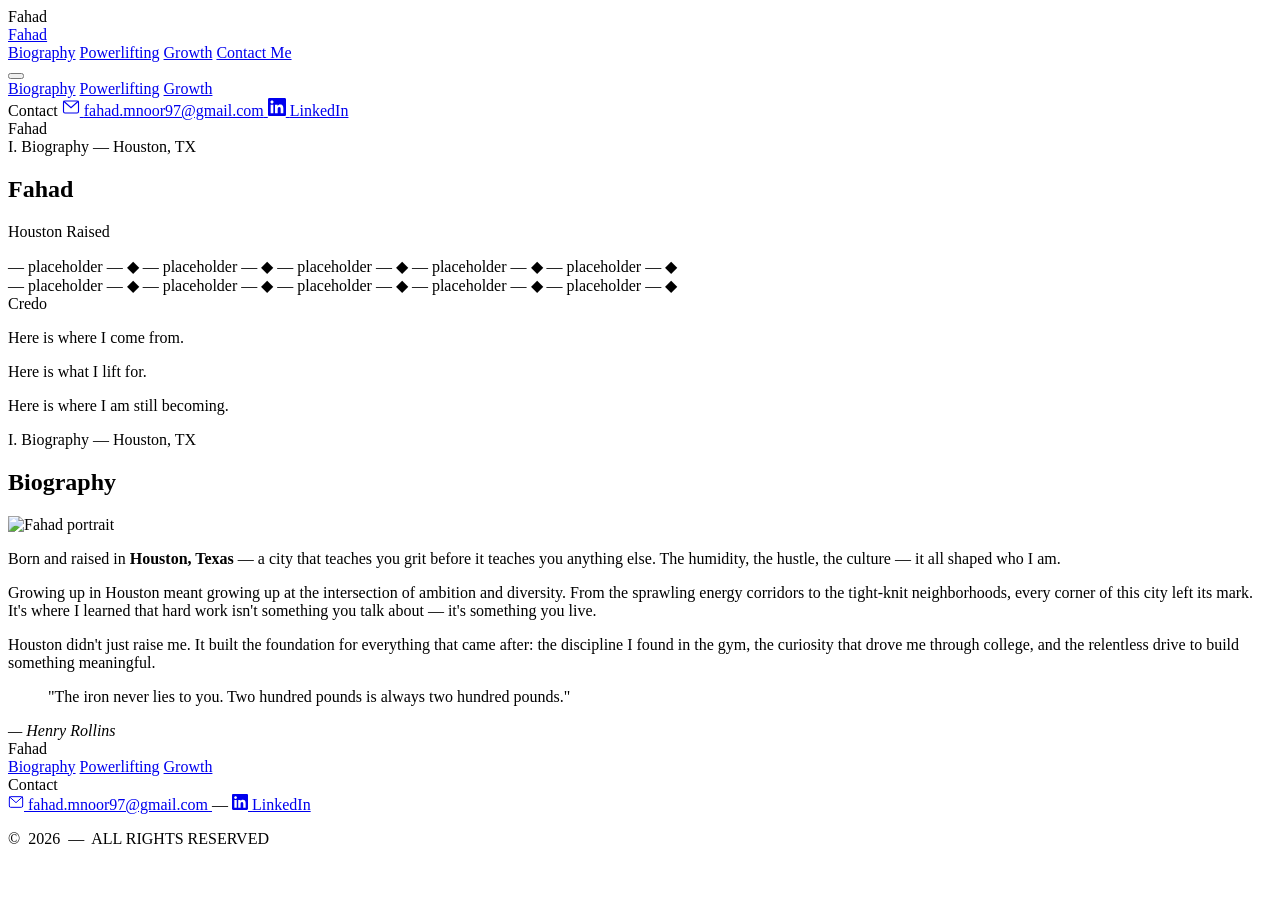
==== index.html @ d0b612a6 "Strip fahadnoor.ai references across all four pages Replaces every displayed instance of contact@fah" ====
<!DOCTYPE html>
<html lang="en">
<head>
  <meta charset="UTF-8">
  <meta name="viewport" content="width=device-width, initial-scale=1.0">
  <title>Fahad</title>
  <meta name="description" content="Fahad - Houston raised. A personal memoir and digital business card.">
  <link rel="preconnect" href="https://fonts.googleapis.com">
  <link rel="preconnect" href="https://fonts.gstatic.com" crossorigin>
  <link href="https://fonts.googleapis.com/css2?family=Playfair+Display:ital,wght@0,400;0,500;0,600;1,400;1,500&family=Inter:wght@300;400;500;600&family=JetBrains+Mono:wght@400&display=swap" rel="stylesheet">
  <link rel="stylesheet" href="styles.css">
  <link rel="icon" type="image/svg+xml" href="data:image/svg+xml,<svg xmlns='http://www.w3.org/2000/svg' viewBox='0 0 100 100'><text y='.9em' font-size='90'>F</text></svg>">
</head>
<body>
  <!-- Loading Screen -->
  <div class="loader">
    <div class="loader-logo">Fahad</div>
    <div class="loader-bar"></div>
  </div>

  <!-- Custom Cursor -->
  <div class="cursor-dot"></div>
  <div class="cursor-ring"></div>

  <!-- Navigation (FEATURE B: starts hidden on hero, reveals after scroll) -->
  <nav class="nav on-hero" id="nav">
    <div class="nav-inner">
      <a href="index.html" class="nav-logo">Fahad</a>
      <div class="nav-links">
        <a href="index.html" class="nav-link active">Biography</a>
        <a href="powerlifting.html" class="nav-link">Powerlifting</a>
        <a href="growth.html" class="nav-link">Growth</a>
        <a href="contact.html" class="nav-link nav-link--contact">Contact Me</a>
      </div>
      <button class="nav-toggle" id="navToggle" aria-label="Toggle menu">
        <span></span><span></span><span></span>
      </button>
    </div>
  </nav>

  <!-- Mobile Menu -->
  <div class="mobile-menu" id="mobileMenu">
    <div class="mobile-nav-links">
      <a href="index.html" class="mobile-link">Biography</a>
      <a href="powerlifting.html" class="mobile-link">Powerlifting</a>
      <a href="growth.html" class="mobile-link">Growth</a>
    </div>
    <div class="mobile-contact">
      <span class="mobile-contact-label">Contact</span>
      <a href="https://mail.google.com/mail/?view=cm&amp;fs=1&amp;to=fahad.mnoor97@gmail.com&amp;su=Hello%2C%20Fahad" target="_blank" rel="noopener noreferrer" class="mobile-contact-link">
        <svg width="18" height="18" viewBox="0 0 24 24" fill="none" stroke="currentColor" stroke-width="1.5"><rect x="2" y="4" width="20" height="16" rx="2"/><path d="M22 4L12 13 2 4"/></svg>
        <span>fahad.mnoor97@gmail.com</span>
      </a>
      <a href="https://www.linkedin.com/in/fahadnoormohammed/" target="_blank" rel="noopener noreferrer" class="mobile-contact-link">
        <svg width="18" height="18" viewBox="0 0 24 24" fill="currentColor"><path d="M20.447 20.452h-3.554v-5.569c0-1.328-.027-3.037-1.852-3.037-1.853 0-2.136 1.445-2.136 2.939v5.667H9.351V9h3.414v1.561h.046c.477-.9 1.637-1.85 3.37-1.85 3.601 0 4.267 2.37 4.267 5.455v6.286zM5.337 7.433c-1.144 0-2.063-.926-2.063-2.065 0-1.138.92-2.063 2.063-2.063 1.14 0 2.064.925 2.064 2.063 0 1.139-.925 2.065-2.064 2.065zm1.782 13.019H3.555V9h3.564v11.452zM22.225 0H1.771C.792 0 0 .774 0 1.729v20.542C0 23.227.792 24 1.771 24h20.451C23.2 24 24 23.227 24 22.271V1.729C24 .774 23.2 0 22.222 0h.003z"/></svg>
        <span>LinkedIn</span>
      </a>
    </div>
  </div>

  <!-- Hero Section — Full-bleed Houston Skyline, Monocle ivory block -->
  <section class="hero" id="hero">
    <div class="hero-bg-image"></div>
    <div class="hero-overlay"></div>

    <!-- FEATURE B: Hero wordmark (visible when nav is hidden) -->
    <div class="hero-wordmark">Fahad</div>

    <!-- Monocle ivory block — asymmetric, solid, cutting into lower third -->
    <div class="hero-content">
      <div class="hero-label">I. Biography &mdash; Houston, TX</div>
      <h1 class="hero-title">
        <span class="hero-title-line">Fahad</span>
      </h1>
      <span class="hero-rule"></span>
      <p class="hero-subtitle">Houston Raised</p>
    </div>

    <!-- Horizontal Marquee Ticker — Placeholder -->
    <div class="hero-marquee" aria-hidden="true">
      <div class="marquee-track">
        <div class="marquee-group">
          <span class="marquee-item">— placeholder —</span>
          <span class="marquee-sep">◆</span>
          <span class="marquee-item">— placeholder —</span>
          <span class="marquee-sep">◆</span>
          <span class="marquee-item">— placeholder —</span>
          <span class="marquee-sep">◆</span>
          <span class="marquee-item">— placeholder —</span>
          <span class="marquee-sep">◆</span>
          <span class="marquee-item">— placeholder —</span>
          <span class="marquee-sep">◆</span>
        </div>
        <div class="marquee-group" aria-hidden="true">
          <span class="marquee-item">— placeholder —</span>
          <span class="marquee-sep">◆</span>
          <span class="marquee-item">— placeholder —</span>
          <span class="marquee-sep">◆</span>
          <span class="marquee-item">— placeholder —</span>
          <span class="marquee-sep">◆</span>
          <span class="marquee-item">— placeholder —</span>
          <span class="marquee-sep">◆</span>
          <span class="marquee-item">— placeholder —</span>
          <span class="marquee-sep">◆</span>
        </div>
      </div>
    </div>
  </section>

  <!-- ================================================================ -->
  <!-- CREDO BLOCK (Gary Sheng — italic reserved for accent line only) -->
  <!-- ================================================================ -->
  <section class="credo-section">
    <div class="container">
      <div class="credo">
        <span class="credo-eyebrow">Credo</span>
        <div class="credo-lines">
          <p class="credo-line">Here is where I come from.</p>
          <p class="credo-line credo-line--accent">Here is what I lift for.</p>
          <p class="credo-line">Here is where I am still becoming.</p>
        </div>
        <div class="credo-rule"></div>
      </div>
    </div>
  </section>

  <!-- Chapter Marker: I. BIOGRAPHY -->
  <div class="chapter-marker">
    <div class="chapter-marker-inner">
      <span class="chapter-number">I.</span>
      <span class="chapter-label">Biography &mdash; Houston, TX</span>
    </div>
  </div>

  <!-- Biography Section -->
  <section class="section" id="biography">
    <div class="container">
      <div class="section-header">
        <h2 class="section-title">Biography</h2>
      </div>
      <div class="bio-grid">
        <div class="bio-portrait">
          <div class="bio-portrait-frame">
            <img src="assets/profile-photo.jpeg" alt="Fahad portrait" class="bio-portrait-img" />
          </div>
          <div class="bio-portrait-accent"></div>
        </div>
        <div class="bio-text">
          <p class="bio-lead">
            Born and raised in <strong>Houston, Texas</strong> &mdash; a city that teaches you
            grit before it teaches you anything else. The humidity, the hustle, the culture &mdash;
            it all shaped who I am.
          </p>
          <p>
            Growing up in Houston meant growing up at the intersection of ambition and diversity.
            From the sprawling energy corridors to the tight-knit neighborhoods, every corner of
            this city left its mark. It's where I learned that hard work isn't something you talk
            about &mdash; it's something you live.
          </p>
          <p>
            Houston didn't just raise me. It built the foundation for everything that came after:
            the discipline I found in the gym, the curiosity that drove me through college, and
            the relentless drive to build something meaningful.
          </p>
          <div class="bio-quote">
            <blockquote>
              "The iron never lies to you. Two hundred pounds is always two hundred pounds."
            </blockquote>
            <cite>&mdash; Henry Rollins</cite>
          </div>
        </div>
      </div>
    </div>
  </section>

  <!-- Footer -->
  <footer class="footer">
    <div class="container">
      <div class="footer-top">
        <div class="footer-brand">
          <span class="footer-logo">Fahad</span>
        </div>
        <div class="footer-links">
          <a href="index.html" class="footer-link">Biography</a>
          <a href="powerlifting.html" class="footer-link">Powerlifting</a>
          <a href="growth.html" class="footer-link">Growth</a>
        </div>
      </div>

      <div class="footer-contact">
        <span class="footer-contact-label">Contact</span>
        <div class="footer-contact-links">
          <a href="https://mail.google.com/mail/?view=cm&amp;fs=1&amp;to=fahad.mnoor97@gmail.com&amp;su=Hello%2C%20Fahad" target="_blank" rel="noopener noreferrer" class="footer-contact-link" aria-label="Email">
            <svg width="16" height="16" viewBox="0 0 24 24" fill="none" stroke="currentColor" stroke-width="1.5"><rect x="2" y="4" width="20" height="16" rx="2"/><path d="M22 4L12 13 2 4"/></svg>
            <span>fahad.mnoor97@gmail.com</span>
          </a>
          <span class="footer-contact-divider">&mdash;</span>
          <a href="https://www.linkedin.com/in/fahadnoormohammed/" target="_blank" rel="noopener noreferrer" class="footer-contact-link" aria-label="LinkedIn">
            <svg width="16" height="16" viewBox="0 0 24 24" fill="currentColor"><path d="M20.447 20.452h-3.554v-5.569c0-1.328-.027-3.037-1.852-3.037-1.853 0-2.136 1.445-2.136 2.939v5.667H9.351V9h3.414v1.561h.046c.477-.9 1.637-1.85 3.37-1.85 3.601 0 4.267 2.37 4.267 5.455v6.286zM5.337 7.433c-1.144 0-2.063-.926-2.063-2.065 0-1.138.92-2.063 2.063-2.063 1.14 0 2.064.925 2.064 2.063 0 1.139-.925 2.065-2.064 2.065zm1.782 13.019H3.555V9h3.564v11.452zM22.225 0H1.771C.792 0 0 .774 0 1.729v20.542C0 23.227.792 24 1.771 24h20.451C23.2 24 24 23.227 24 22.271V1.729C24 .774 23.2 0 22.222 0h.003z"/></svg>
            <span>LinkedIn</span>
          </a>
        </div>
      </div>

      <p class="footer-copy">&copy;&nbsp;&nbsp;2026&nbsp;&nbsp;&mdash;&nbsp;&nbsp;ALL&nbsp;RIGHTS&nbsp;RESERVED</p>
    </div>
  </footer>

  <script src="script.js"></script>
</body>
</html>
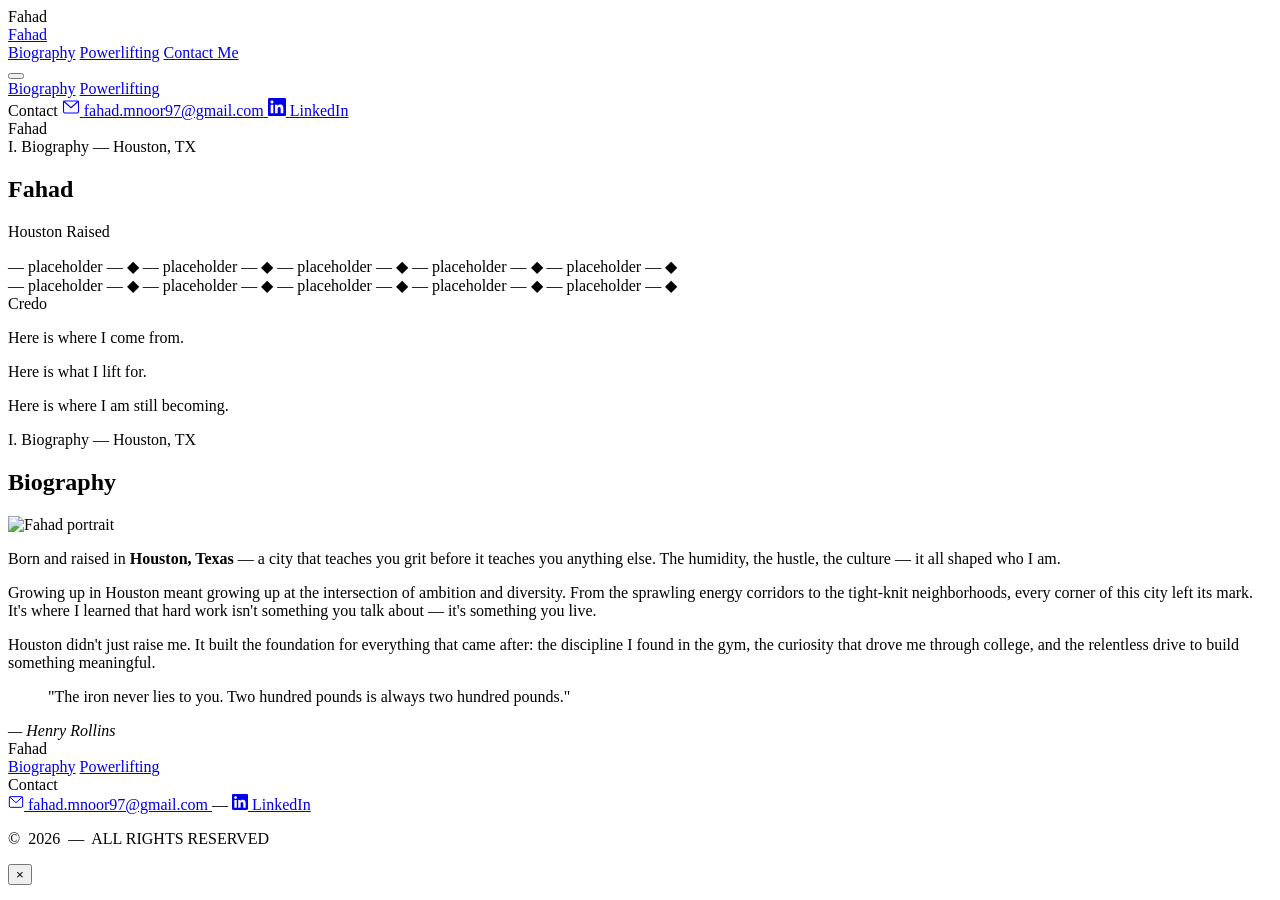
==== commit 6b3a5fb5: "auto: sync Thu 04/23/2026 15:28:02.48 Surface: local Host: DESKTOP-HDO27O8" ====
--- a/index.html
+++ b/index.html
@@ -29,7 +29,6 @@
       <div class="nav-links">
         <a href="index.html" class="nav-link active">Biography</a>
         <a href="powerlifting.html" class="nav-link">Powerlifting</a>
-        <a href="growth.html" class="nav-link">Growth</a>
         <a href="contact.html" class="nav-link nav-link--contact">Contact Me</a>
       </div>
       <button class="nav-toggle" id="navToggle" aria-label="Toggle menu">
@@ -43,7 +42,6 @@
     <div class="mobile-nav-links">
       <a href="index.html" class="mobile-link">Biography</a>
       <a href="powerlifting.html" class="mobile-link">Powerlifting</a>
-      <a href="growth.html" class="mobile-link">Growth</a>
     </div>
     <div class="mobile-contact">
       <span class="mobile-contact-label">Contact</span>
@@ -183,7 +181,6 @@
         <div class="footer-links">
           <a href="index.html" class="footer-link">Biography</a>
           <a href="powerlifting.html" class="footer-link">Powerlifting</a>
-          <a href="growth.html" class="footer-link">Growth</a>
         </div>
       </div>
 
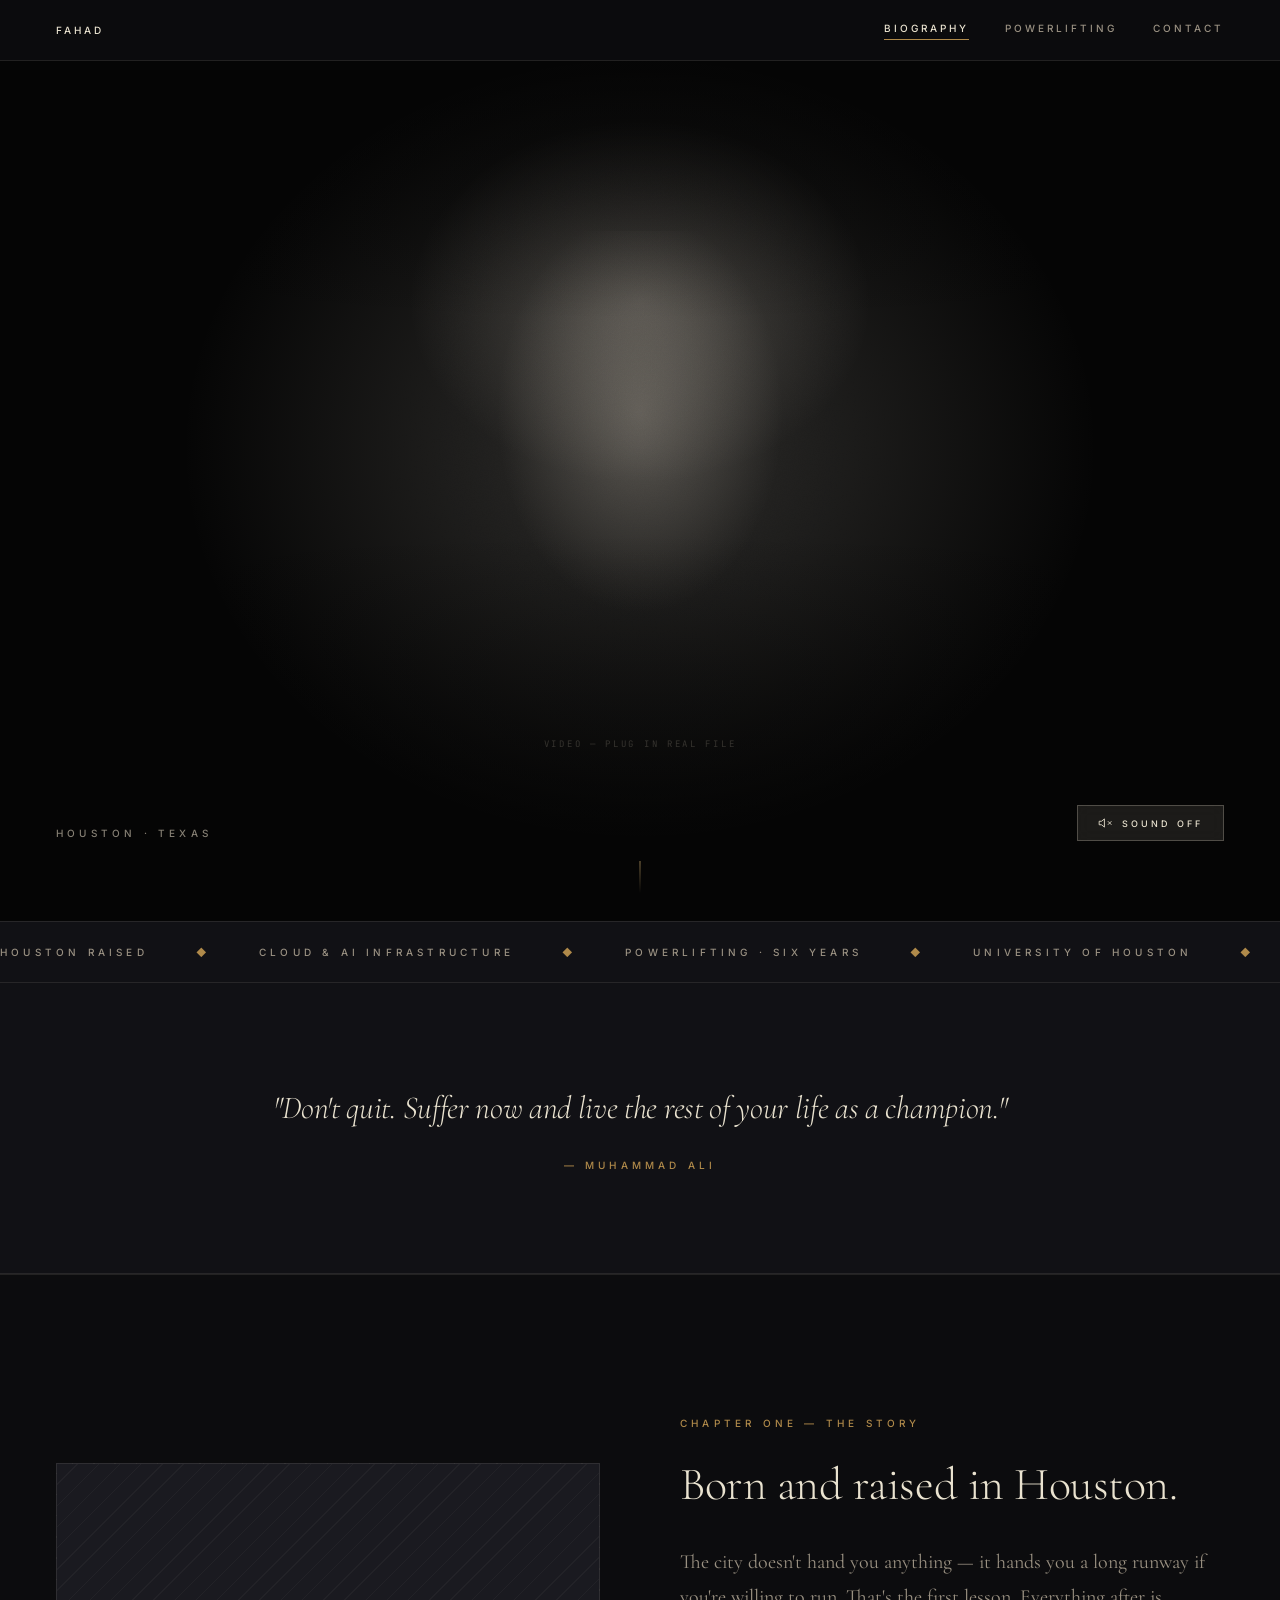
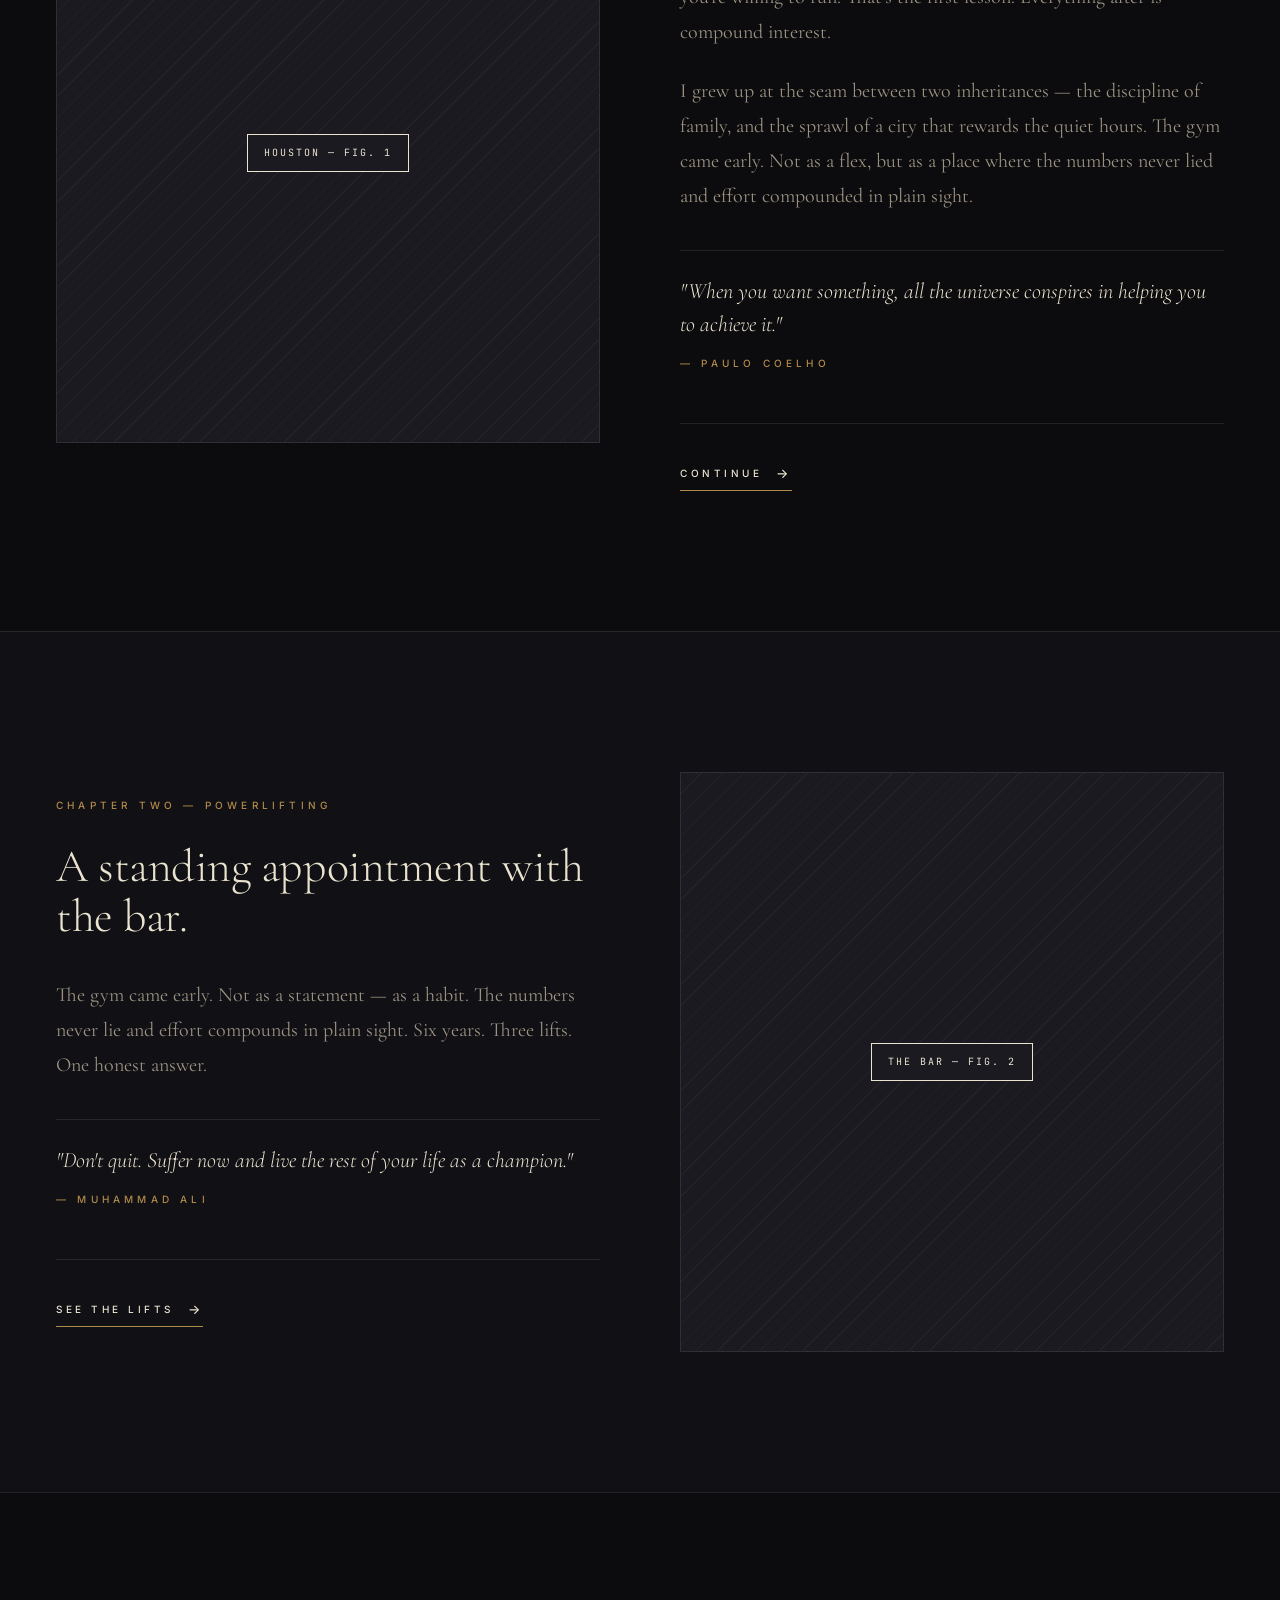
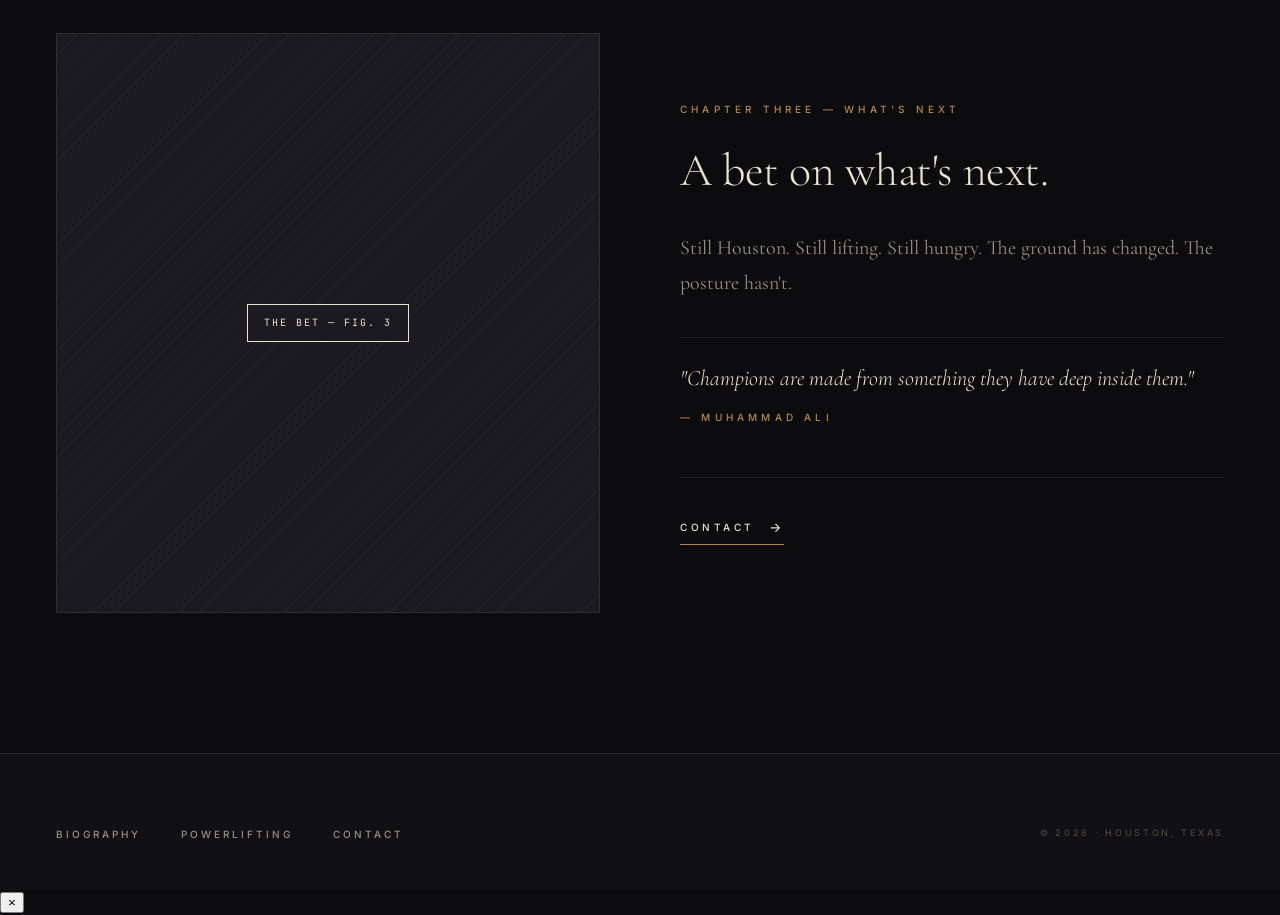
==== commit ed3262d2: "auto: sync Thu 04/23/2026 21:58:13.68 Surface: local Host: DESKTOP-HDO27O8" ====
--- a/index.html
+++ b/index.html
@@ -3,203 +3,138 @@
 <head>
   <meta charset="UTF-8">
   <meta name="viewport" content="width=device-width, initial-scale=1.0">
-  <title>Fahad</title>
-  <meta name="description" content="Fahad - Houston raised. A personal memoir and digital business card.">
+  <title>Fahad — The Index</title>
+  <meta name="description" content="Fahad — Houston raised. The Index: biography, powerlifting, contact.">
   <link rel="preconnect" href="https://fonts.googleapis.com">
   <link rel="preconnect" href="https://fonts.gstatic.com" crossorigin>
-  <link href="https://fonts.googleapis.com/css2?family=Playfair+Display:ital,wght@0,400;0,500;0,600;1,400;1,500&family=Inter:wght@300;400;500;600&family=JetBrains+Mono:wght@400&display=swap" rel="stylesheet">
+  <link href="https://fonts.googleapis.com/css2?family=Cormorant+Garamond:ital,wght@0,300;0,400;0,500;1,300;1,400&family=Inter:wght@300;400;500;600&family=JetBrains+Mono:wght@400&display=swap" rel="stylesheet">
   <link rel="stylesheet" href="styles.css">
-  <link rel="icon" type="image/svg+xml" href="data:image/svg+xml,<svg xmlns='http://www.w3.org/2000/svg' viewBox='0 0 100 100'><text y='.9em' font-size='90'>F</text></svg>">
+  <link rel="icon" type="image/svg+xml" href="data:image/svg+xml,<svg xmlns='http://www.w3.org/2000/svg' viewBox='0 0 100 100'><rect width='100' height='100' fill='%230C0C0E'/><text y='.9em' font-size='90' fill='%23EAE3D0' font-family='Georgia'>F</text></svg>">
 </head>
 <body>
-  <!-- Loading Screen -->
-  <div class="loader">
-    <div class="loader-logo">Fahad</div>
-    <div class="loader-bar"></div>
-  </div>
 
-  <!-- Custom Cursor -->
-  <div class="cursor-dot"></div>
-  <div class="cursor-ring"></div>
+  <nav class="nav" id="nav">
+    <a href="index.html" class="nav-logo">Fahad</a>
+    <div class="nav-links">
+      <a href="index.html" class="nav-link active">Biography</a>
+      <a href="powerlifting.html" class="nav-link">Powerlifting</a>
+      <a href="contact.html" class="nav-link">Contact</a>
+    </div>
+    <button class="nav-toggle" id="navToggle" aria-label="Toggle menu">
+      <span></span><span></span><span></span>
+    </button>
+  </nav>
 
-  <!-- Navigation (FEATURE B: starts hidden on hero, reveals after scroll) -->
-  <nav class="nav on-hero" id="nav">
-    <div class="nav-inner">
-      <a href="index.html" class="nav-logo">Fahad</a>
-      <div class="nav-links">
-        <a href="index.html" class="nav-link active">Biography</a>
-        <a href="powerlifting.html" class="nav-link">Powerlifting</a>
-        <a href="contact.html" class="nav-link nav-link--contact">Contact Me</a>
+  <section class="video-hero">
+    <video id="heroVideo" autoplay loop muted playsinline src=""></video>
+    <div class="video-hero-placeholder">
+      <div class="video-hero-silhouette">
+        <div class="video-hero-silhouette-label">Video — plug in real file</div>
       </div>
-      <button class="nav-toggle" id="navToggle" aria-label="Toggle menu">
-        <span></span><span></span><span></span>
+    </div>
+    <div class="video-hero-grain"></div>
+    <div class="video-hero-fade"></div>
+    <div class="video-hero-overlay">
+      <div class="video-hero-location">Houston · Texas</div>
+      <button class="mute-toggle" id="muteToggle">
+        <svg id="muteIcon" width="14" height="14" viewBox="0 0 24 24" fill="none" stroke="currentColor" stroke-width="1.5">
+          <polygon points="11 5 6 9 2 9 2 15 6 15 11 19 11 5"/>
+          <line x1="23" y1="9" x2="17" y2="15"/>
+          <line x1="17" y1="9" x2="23" y2="15"/>
+        </svg>
+        <span id="muteLabel">Sound off</span>
       </button>
     </div>
-  </nav>
+    <div class="video-hero-cue"></div>
+  </section>
 
-  <!-- Mobile Menu -->
-  <div class="mobile-menu" id="mobileMenu">
-    <div class="mobile-nav-links">
-      <a href="index.html" class="mobile-link">Biography</a>
-      <a href="powerlifting.html" class="mobile-link">Powerlifting</a>
-    </div>
-    <div class="mobile-contact">
-      <span class="mobile-contact-label">Contact</span>
-      <a href="https://mail.google.com/mail/?view=cm&amp;fs=1&amp;to=fahad.mnoor97@gmail.com&amp;su=Hello%2C%20Fahad" target="_blank" rel="noopener noreferrer" class="mobile-contact-link">
-        <svg width="18" height="18" viewBox="0 0 24 24" fill="none" stroke="currentColor" stroke-width="1.5"><rect x="2" y="4" width="20" height="16" rx="2"/><path d="M22 4L12 13 2 4"/></svg>
-        <span>fahad.mnoor97@gmail.com</span>
-      </a>
-      <a href="https://www.linkedin.com/in/fahadnoormohammed/" target="_blank" rel="noopener noreferrer" class="mobile-contact-link">
-        <svg width="18" height="18" viewBox="0 0 24 24" fill="currentColor"><path d="M20.447 20.452h-3.554v-5.569c0-1.328-.027-3.037-1.852-3.037-1.853 0-2.136 1.445-2.136 2.939v5.667H9.351V9h3.414v1.561h.046c.477-.9 1.637-1.85 3.37-1.85 3.601 0 4.267 2.37 4.267 5.455v6.286zM5.337 7.433c-1.144 0-2.063-.926-2.063-2.065 0-1.138.92-2.063 2.063-2.063 1.14 0 2.064.925 2.064 2.063 0 1.139-.925 2.065-2.064 2.065zm1.782 13.019H3.555V9h3.564v11.452zM22.225 0H1.771C.792 0 0 .774 0 1.729v20.542C0 23.227.792 24 1.771 24h20.451C23.2 24 24 23.227 24 22.271V1.729C24 .774 23.2 0 22.222 0h.003z"/></svg>
-        <span>LinkedIn</span>
-      </a>
+  <div class="marquee" aria-hidden="true">
+    <div class="marquee-track">
+      <span class="marquee-item">Houston Raised</span>
+      <span class="marquee-item">Cloud &amp; AI Infrastructure</span>
+      <span class="marquee-item">Powerlifting · Six Years</span>
+      <span class="marquee-item">University of Houston</span>
+      <span class="marquee-item">fahadnoor.ai</span>
+      <span class="marquee-item">Still Becoming</span>
+      <span class="marquee-item">Houston Raised</span>
+      <span class="marquee-item">Cloud &amp; AI Infrastructure</span>
+      <span class="marquee-item">Powerlifting · Six Years</span>
+      <span class="marquee-item">University of Houston</span>
+      <span class="marquee-item">fahadnoor.ai</span>
+      <span class="marquee-item">Still Becoming</span>
     </div>
   </div>
 
-  <!-- Hero Section — Full-bleed Houston Skyline, Monocle ivory block -->
-  <section class="hero" id="hero">
-    <div class="hero-bg-image"></div>
-    <div class="hero-overlay"></div>
+  <section class="featured-quote">
+    <div class="featured-quote-inner">
+      <p>"Don't quit. Suffer now and live the rest of your life as a champion."</p>
+      <div class="kicker">— Muhammad Ali</div>
+    </div>
+  </section>
 
-    <!-- FEATURE B: Hero wordmark (visible when nav is hidden) -->
-    <div class="hero-wordmark">Fahad</div>
-
-    <!-- Monocle ivory block — asymmetric, solid, cutting into lower third -->
-    <div class="hero-content">
-      <div class="hero-label">I. Biography &mdash; Houston, TX</div>
-      <h1 class="hero-title">
-        <span class="hero-title-line">Fahad</span>
-      </h1>
-      <span class="hero-rule"></span>
-      <p class="hero-subtitle">Houston Raised</p>
-    </div>
-
-    <!-- Horizontal Marquee Ticker — Placeholder -->
-    <div class="hero-marquee" aria-hidden="true">
-      <div class="marquee-track">
-        <div class="marquee-group">
-          <span class="marquee-item">— placeholder —</span>
-          <span class="marquee-sep">◆</span>
-          <span class="marquee-item">— placeholder —</span>
-          <span class="marquee-sep">◆</span>
-          <span class="marquee-item">— placeholder —</span>
-          <span class="marquee-sep">◆</span>
-          <span class="marquee-item">— placeholder —</span>
-          <span class="marquee-sep">◆</span>
-          <span class="marquee-item">— placeholder —</span>
-          <span class="marquee-sep">◆</span>
+  <section class="chapter">
+    <div class="chapter-inner">
+      <div class="chapter-image">
+        <div class="chapter-image-label">Houston — Fig. 1</div>
+      </div>
+      <div class="chapter-body">
+        <div class="kicker">Chapter One — The Story</div>
+        <h2 class="chapter-title">Born and raised in Houston.</h2>
+        <p>The city doesn't hand you anything — it hands you a long runway if you're willing to run. That's the first lesson. Everything after is compound interest.</p>
+        <p>I grew up at the seam between two inheritances — the discipline of family, and the sprawl of a city that rewards the quiet hours. The gym came early. Not as a flex, but as a place where the numbers never lied and effort compounded in plain sight.</p>
+        <div class="chapter-pullquote">
+          <p>"When you want something, all the universe conspires in helping you to achieve it."</p>
+          <div class="kicker">— Paulo Coelho</div>
         </div>
-        <div class="marquee-group" aria-hidden="true">
-          <span class="marquee-item">— placeholder —</span>
-          <span class="marquee-sep">◆</span>
-          <span class="marquee-item">— placeholder —</span>
-          <span class="marquee-sep">◆</span>
-          <span class="marquee-item">— placeholder —</span>
-          <span class="marquee-sep">◆</span>
-          <span class="marquee-item">— placeholder —</span>
-          <span class="marquee-sep">◆</span>
-          <span class="marquee-item">— placeholder —</span>
-          <span class="marquee-sep">◆</span>
-        </div>
+        <a href="powerlifting.html" class="chapter-cta">Continue <span>→</span></a>
       </div>
     </div>
   </section>
 
-  <!-- ================================================================ -->
-  <!-- CREDO BLOCK (Gary Sheng — italic reserved for accent line only) -->
-  <!-- ================================================================ -->
-  <section class="credo-section">
-    <div class="container">
-      <div class="credo">
-        <span class="credo-eyebrow">Credo</span>
-        <div class="credo-lines">
-          <p class="credo-line">Here is where I come from.</p>
-          <p class="credo-line credo-line--accent">Here is what I lift for.</p>
-          <p class="credo-line">Here is where I am still becoming.</p>
+  <section class="chapter chapter--alt chapter--flip">
+    <div class="chapter-inner">
+      <div class="chapter-image">
+        <div class="chapter-image-label">The Bar — Fig. 2</div>
+      </div>
+      <div class="chapter-body">
+        <div class="kicker">Chapter Two — Powerlifting</div>
+        <h2 class="chapter-title">A standing appointment with the bar.</h2>
+        <p>The gym came early. Not as a statement — as a habit. The numbers never lie and effort compounds in plain sight. Six years. Three lifts. One honest answer.</p>
+        <div class="chapter-pullquote">
+          <p>"Don't quit. Suffer now and live the rest of your life as a champion."</p>
+          <div class="kicker">— Muhammad Ali</div>
         </div>
-        <div class="credo-rule"></div>
+        <a href="powerlifting.html" class="chapter-cta">See the lifts <span>→</span></a>
       </div>
     </div>
   </section>
 
-  <!-- Chapter Marker: I. BIOGRAPHY -->
-  <div class="chapter-marker">
-    <div class="chapter-marker-inner">
-      <span class="chapter-number">I.</span>
-      <span class="chapter-label">Biography &mdash; Houston, TX</span>
-    </div>
-  </div>
-
-  <!-- Biography Section -->
-  <section class="section" id="biography">
-    <div class="container">
-      <div class="section-header">
-        <h2 class="section-title">Biography</h2>
+  <section class="chapter">
+    <div class="chapter-inner">
+      <div class="chapter-image">
+        <div class="chapter-image-label">The Bet — Fig. 3</div>
       </div>
-      <div class="bio-grid">
-        <div class="bio-portrait">
-          <div class="bio-portrait-frame">
-            <img src="assets/profile-photo.jpeg" alt="Fahad portrait" class="bio-portrait-img" />
-          </div>
-          <div class="bio-portrait-accent"></div>
+      <div class="chapter-body">
+        <div class="kicker">Chapter Three — What's Next</div>
+        <h2 class="chapter-title">A bet on what's next.</h2>
+        <p>Still Houston. Still lifting. Still hungry. The ground has changed. The posture hasn't.</p>
+        <div class="chapter-pullquote">
+          <p>"Champions are made from something they have deep inside them."</p>
+          <div class="kicker">— Muhammad Ali</div>
         </div>
-        <div class="bio-text">
-          <p class="bio-lead">
-            Born and raised in <strong>Houston, Texas</strong> &mdash; a city that teaches you
-            grit before it teaches you anything else. The humidity, the hustle, the culture &mdash;
-            it all shaped who I am.
-          </p>
-          <p>
-            Growing up in Houston meant growing up at the intersection of ambition and diversity.
-            From the sprawling energy corridors to the tight-knit neighborhoods, every corner of
-            this city left its mark. It's where I learned that hard work isn't something you talk
-            about &mdash; it's something you live.
-          </p>
-          <p>
-            Houston didn't just raise me. It built the foundation for everything that came after:
-            the discipline I found in the gym, the curiosity that drove me through college, and
-            the relentless drive to build something meaningful.
-          </p>
-          <div class="bio-quote">
-            <blockquote>
-              "The iron never lies to you. Two hundred pounds is always two hundred pounds."
-            </blockquote>
-            <cite>&mdash; Henry Rollins</cite>
-          </div>
-        </div>
+        <a href="contact.html" class="chapter-cta">Contact <span>→</span></a>
       </div>
     </div>
   </section>
 
-  <!-- Footer -->
   <footer class="footer">
-    <div class="container">
-      <div class="footer-top">
-        <div class="footer-brand">
-          <span class="footer-logo">Fahad</span>
-        </div>
-        <div class="footer-links">
-          <a href="index.html" class="footer-link">Biography</a>
-          <a href="powerlifting.html" class="footer-link">Powerlifting</a>
-        </div>
+    <div class="footer-inner">
+      <div class="footer-links">
+        <a href="index.html" class="footer-link">Biography</a>
+        <a href="powerlifting.html" class="footer-link">Powerlifting</a>
+        <a href="contact.html" class="footer-link">Contact</a>
       </div>
-
-      <div class="footer-contact">
-        <span class="footer-contact-label">Contact</span>
-        <div class="footer-contact-links">
-          <a href="https://mail.google.com/mail/?view=cm&amp;fs=1&amp;to=fahad.mnoor97@gmail.com&amp;su=Hello%2C%20Fahad" target="_blank" rel="noopener noreferrer" class="footer-contact-link" aria-label="Email">
-            <svg width="16" height="16" viewBox="0 0 24 24" fill="none" stroke="currentColor" stroke-width="1.5"><rect x="2" y="4" width="20" height="16" rx="2"/><path d="M22 4L12 13 2 4"/></svg>
-            <span>fahad.mnoor97@gmail.com</span>
-          </a>
-          <span class="footer-contact-divider">&mdash;</span>
-          <a href="https://www.linkedin.com/in/fahadnoormohammed/" target="_blank" rel="noopener noreferrer" class="footer-contact-link" aria-label="LinkedIn">
-            <svg width="16" height="16" viewBox="0 0 24 24" fill="currentColor"><path d="M20.447 20.452h-3.554v-5.569c0-1.328-.027-3.037-1.852-3.037-1.853 0-2.136 1.445-2.136 2.939v5.667H9.351V9h3.414v1.561h.046c.477-.9 1.637-1.85 3.37-1.85 3.601 0 4.267 2.37 4.267 5.455v6.286zM5.337 7.433c-1.144 0-2.063-.926-2.063-2.065 0-1.138.92-2.063 2.063-2.063 1.14 0 2.064.925 2.064 2.063 0 1.139-.925 2.065-2.064 2.065zm1.782 13.019H3.555V9h3.564v11.452zM22.225 0H1.771C.792 0 0 .774 0 1.729v20.542C0 23.227.792 24 1.771 24h20.451C23.2 24 24 23.227 24 22.271V1.729C24 .774 23.2 0 22.222 0h.003z"/></svg>
-            <span>LinkedIn</span>
-          </a>
-        </div>
-      </div>
-
-      <p class="footer-copy">&copy;&nbsp;&nbsp;2026&nbsp;&nbsp;&mdash;&nbsp;&nbsp;ALL&nbsp;RIGHTS&nbsp;RESERVED</p>
+      <span class="footer-copy">© 2026 · Houston, Texas</span>
     </div>
   </footer>
 
--- a/styles.css
+++ b/styles.css
@@ -0,0 +1,359 @@
+/* ==========================================================================
+   FAHAD — The Index
+   Ferrari / Rolls-Royce / Ritz-Carlton / Hublot palette
+   Deep near-black · champagne gold · Ritz-Carlton cream
+   ========================================================================== */
+
+:root {
+  --bg:          #0C0C0E;
+  --bg-2:        #111115;
+  --bg-3:        #17171C;
+  --cream:       #EAE3D0;
+  --cream-dim:   #9A9182;
+  --muted:       #4A453C;
+  --warm:        #B08A4A;
+  --warm-bright: #D4B073;
+  --rule:        rgba(234,227,208,0.10);
+  --rule-strong: rgba(234,227,208,0.18);
+  --img-bg:      #1A1A20;
+
+  --serif: 'Cormorant Garamond', Georgia, serif;
+  --caps:  'Inter', sans-serif;
+  --mono:  'JetBrains Mono', monospace;
+}
+
+*,*::before,*::after { box-sizing: border-box; }
+html,body { margin: 0; padding: 0; }
+body {
+  background: var(--bg);
+  color: var(--cream);
+  font-family: var(--serif);
+  font-weight: 400;
+  line-height: 1.6;
+  -webkit-font-smoothing: antialiased;
+  text-rendering: optimizeLegibility;
+}
+img { max-width: 100%; display: block; }
+a  { color: inherit; text-decoration: none; }
+
+.kicker {
+  font-family: var(--caps);
+  font-size: 10px;
+  font-weight: 500;
+  letter-spacing: 0.42em;
+  text-transform: uppercase;
+  color: var(--warm);
+}
+.kicker--dim { color: var(--cream-dim); }
+
+/* NAV */
+.nav {
+  position: sticky; top: 0; z-index: 10;
+  background: rgba(12,12,14,0.94);
+  backdrop-filter: blur(16px);
+  -webkit-backdrop-filter: blur(16px);
+  border-bottom: 1px solid var(--rule);
+  padding: 20px 56px;
+  display: flex; justify-content: space-between; align-items: center;
+}
+.nav-logo {
+  font-family: var(--caps); font-size: 10px; font-weight: 500;
+  letter-spacing: 0.3em; text-transform: uppercase; color: var(--cream);
+}
+.nav-links {
+  display: flex; gap: 36px;
+  font-family: var(--caps); font-size: 10px; font-weight: 500;
+  letter-spacing: 0.3em; text-transform: uppercase;
+}
+.nav-link { color: var(--cream-dim); padding-bottom: 3px; transition: color 0.2s; }
+.nav-link.active { color: var(--cream); border-bottom: 1px solid var(--warm); }
+.nav-link:hover { color: var(--cream); }
+.nav-toggle { display: none; background: none; border: 0; cursor: pointer; }
+.nav-toggle span { display: block; width: 22px; height: 1px; background: var(--cream); margin: 5px 0; }
+
+/* VIDEO HERO */
+.video-hero {
+  position: relative; height: 860px; overflow: hidden; background: #050505;
+}
+.video-hero video {
+  position: absolute; inset: 0; width: 100%; height: 100%;
+  object-fit: cover; filter: grayscale(1) contrast(1.15); opacity: 0.85;
+}
+.video-hero-placeholder {
+  position: absolute; inset: 0;
+  background:
+    radial-gradient(ellipse 55% 70% at 50% 45%, rgba(200,195,185,0.22) 0%, transparent 65%),
+    radial-gradient(ellipse 30% 35% at 50% 28%, rgba(220,210,195,0.25) 0%, transparent 60%),
+    #050505;
+  display: flex; align-items: center; justify-content: center;
+}
+.video-hero-silhouette {
+  width: 340px; height: 520px;
+  background: radial-gradient(ellipse 60% 55% at 50% 35%, rgba(210,200,185,0.28) 0%, transparent 70%);
+  position: relative;
+}
+.video-hero-silhouette-label {
+  position: absolute; bottom: 0; left: 50%; transform: translateX(-50%);
+  font-family: var(--mono); font-size: 9px; letter-spacing: 0.3em;
+  text-transform: uppercase; color: rgba(200,190,170,0.4); white-space: nowrap;
+}
+.video-hero-grain {
+  position: absolute; inset: 0; pointer-events: none;
+  background-image: url("data:image/svg+xml,%3Csvg viewBox='0 0 200 200' xmlns='http://www.w3.org/2000/svg'%3E%3Cfilter id='n'%3E%3CfeTurbulence type='fractalNoise' baseFrequency='0.75' numOctaves='4'/%3E%3CfeColorMatrix values='0 0 0 0 0  0 0 0 0 0  0 0 0 0 0  0 0 0 0.06 0'/%3E%3C/filter%3E%3Crect width='100%25' height='100%25' filter='url(%23n)'/%3E%3C/svg%3E");
+  background-size: 180px; mix-blend-mode: multiply; opacity: 0.8;
+}
+.video-hero-fade {
+  position: absolute; inset: 0; pointer-events: none;
+  background: linear-gradient(180deg, rgba(5,5,5,0.55) 0%, transparent 30%, transparent 55%, rgba(5,5,5,0.75) 100%);
+}
+.video-hero-overlay {
+  position: absolute; bottom: 80px; left: 56px; right: 56px; z-index: 2;
+  display: flex; justify-content: space-between; align-items: flex-end;
+}
+.video-hero-location {
+  font-family: var(--caps); font-size: 10px; font-weight: 500;
+  letter-spacing: 0.42em; text-transform: uppercase;
+  color: rgba(220,210,190,0.6);
+}
+.mute-toggle {
+  background: rgba(234,227,208,0.10);
+  border: 1px solid rgba(234,227,208,0.25);
+  color: var(--cream);
+  padding: 10px 20px; cursor: pointer;
+  font-family: var(--caps); font-size: 9px; font-weight: 500;
+  letter-spacing: 0.35em; text-transform: uppercase;
+  display: inline-flex; align-items: center; gap: 10px;
+  backdrop-filter: blur(8px); -webkit-backdrop-filter: blur(8px);
+}
+.video-hero-cue {
+  position: absolute; bottom: 28px; left: 50%; transform: translateX(-50%);
+  width: 1px; height: 32px;
+  background: linear-gradient(180deg, rgba(201,168,106,0.7), transparent);
+}
+
+/* PAGE HERO */
+.page-hero {
+  padding: 160px 56px 120px;
+  background: var(--bg);
+  border-bottom: 1px solid var(--rule);
+}
+.page-hero-inner { max-width: 1360px; margin: 0 auto; text-align: center; }
+.page-hero .kicker { margin-bottom: 28px; }
+.page-hero h1 {
+  font-family: var(--serif);
+  font-size: clamp(44px, 6vw, 84px);
+  font-weight: 300; line-height: 1.05; letter-spacing: -0.02em;
+  color: var(--cream); margin: 0 0 20px;
+}
+.page-hero-sub {
+  font-family: var(--serif); font-size: 22px; font-style: italic;
+  font-weight: 300; color: var(--cream-dim);
+  max-width: 640px; margin: 0 auto;
+}
+
+/* MARQUEE */
+.marquee {
+  border-top: 1px solid var(--rule);
+  border-bottom: 1px solid var(--rule);
+  background: var(--bg-2);
+  overflow: hidden; padding: 22px 0;
+}
+.marquee-track {
+  display: flex; gap: 48px; white-space: nowrap;
+  animation: scroll-marquee 42s linear infinite;
+  font-family: var(--caps); font-size: 10px; font-weight: 500;
+  letter-spacing: 0.42em; text-transform: uppercase;
+  color: var(--cream-dim);
+}
+.marquee-item { display: inline-flex; align-items: center; gap: 48px; flex-shrink: 0; }
+.marquee-item::after { content: '◆'; color: var(--warm); }
+@keyframes scroll-marquee {
+  from { transform: translateX(0); }
+  to   { transform: translateX(-50%); }
+}
+
+/* FEATURED QUOTE */
+.featured-quote {
+  padding: 100px 56px;
+  background: var(--bg-2);
+  border-bottom: 1px solid var(--rule);
+}
+.featured-quote-inner { max-width: 840px; margin: 0 auto; text-align: center; }
+.featured-quote p {
+  font-family: var(--serif); font-size: 32px; font-weight: 300; font-style: italic;
+  line-height: 1.55; letter-spacing: -0.01em; color: var(--cream); margin: 0 0 24px;
+}
+.featured-quote .kicker { color: var(--warm); }
+
+/* CHAPTER MODULE */
+.chapter {
+  padding: 140px 56px;
+  border-top: 1px solid var(--rule);
+  background: var(--bg);
+}
+.chapter--alt { background: var(--bg-2); }
+.chapter-inner {
+  max-width: 1360px; margin: 0 auto;
+  display: grid; grid-template-columns: 1fr 1fr; gap: 80px; align-items: center;
+}
+.chapter--flip .chapter-inner { direction: rtl; }
+.chapter--flip .chapter-inner > * { direction: ltr; }
+.chapter-image {
+  background: var(--img-bg); border: 1px solid var(--rule);
+  height: 580px; overflow: hidden; position: relative;
+  display: flex; align-items: center; justify-content: center;
+  background-image: repeating-linear-gradient(135deg, transparent 0 14px, rgba(234,227,208,0.04) 14px 15px);
+}
+.chapter-image img {
+  width: 100%; height: 100%; object-fit: cover;
+  filter: grayscale(0.25) contrast(1.05);
+}
+.chapter-image-label {
+  border: 1px solid var(--cream); padding: 10px 16px;
+  font-family: var(--mono); font-size: 10px; letter-spacing: 0.2em;
+  text-transform: uppercase; color: var(--cream);
+  background: var(--img-bg); position: relative; z-index: 1;
+}
+.chapter-body .kicker { margin-bottom: 28px; }
+.chapter-title {
+  font-family: var(--serif); font-size: clamp(32px, 3.6vw, 52px);
+  font-weight: 300; line-height: 1.1; letter-spacing: -0.01em;
+  color: var(--cream); margin: 0 0 36px;
+}
+.chapter-body p {
+  font-family: var(--serif); font-size: 20px; line-height: 1.75;
+  color: var(--cream-dim); font-weight: 400; margin: 0 0 24px;
+}
+.chapter-pullquote {
+  padding: 24px 0;
+  border-top: 1px solid var(--rule); border-bottom: 1px solid var(--rule);
+  margin: 36px 0;
+}
+.chapter-pullquote p {
+  font-family: var(--serif); font-size: 22px; font-style: italic;
+  line-height: 1.5; color: var(--cream); margin: 0 0 14px; font-weight: 300;
+}
+.chapter-cta {
+  display: inline-flex; align-items: center; gap: 14px;
+  font-family: var(--caps); font-size: 10px; font-weight: 500;
+  letter-spacing: 0.35em; text-transform: uppercase; color: var(--cream);
+  cursor: pointer; border-bottom: 1px solid var(--warm);
+  padding-bottom: 6px; transition: color 0.2s;
+}
+.chapter-cta:hover { color: var(--warm-bright); }
+.chapter-cta span { font-size: 13px; }
+
+/* LIFTS */
+.lifts {
+  padding: 120px 56px;
+  background: var(--bg-2);
+  border-top: 1px solid var(--rule);
+  border-bottom: 1px solid var(--rule);
+}
+.lifts-inner { max-width: 1360px; margin: 0 auto; }
+.lifts-header { text-align: center; margin-bottom: 80px; }
+.lifts-header .kicker { margin-bottom: 20px; }
+.lifts-header h2 {
+  font-family: var(--serif); font-size: clamp(32px, 4vw, 56px);
+  font-weight: 300; color: var(--cream); margin: 0;
+}
+.lifts-grid {
+  display: grid; grid-template-columns: repeat(3, 1fr); gap: 1px;
+  background: var(--rule-strong); border: 1px solid var(--rule-strong);
+}
+.lift { background: var(--bg); padding: 64px 40px; text-align: center; }
+.lift-name {
+  font-family: var(--caps); font-size: 10px; font-weight: 500;
+  letter-spacing: 0.42em; text-transform: uppercase;
+  color: var(--warm); margin-bottom: 32px;
+}
+.lift-pr {
+  font-family: var(--serif); font-size: 96px; font-weight: 300;
+  line-height: 1; color: var(--cream); letter-spacing: -0.02em;
+}
+.lift-unit {
+  font-family: var(--caps); font-size: 10px; font-weight: 500;
+  letter-spacing: 0.35em; text-transform: uppercase;
+  color: var(--cream-dim); margin-top: 16px;
+}
+
+/* CONTACT */
+.contact-section {
+  padding: 160px 56px;
+  background: var(--bg); border-top: 1px solid var(--rule);
+}
+.contact-inner { max-width: 840px; margin: 0 auto; text-align: center; }
+.contact-inner .kicker { margin-bottom: 28px; }
+.contact-inner h2 {
+  font-family: var(--serif); font-size: clamp(40px, 5vw, 72px);
+  font-weight: 300; line-height: 1.1; color: var(--cream); margin: 0 0 28px;
+}
+.contact-lede {
+  font-family: var(--serif); font-size: 22px; font-style: italic;
+  font-weight: 300; color: var(--cream-dim); margin: 0 0 56px;
+}
+.contact-links {
+  display: flex; justify-content: center; gap: 40px; flex-wrap: wrap;
+  padding: 32px 0; border-top: 1px solid var(--rule); border-bottom: 1px solid var(--rule);
+}
+.contact-link {
+  display: inline-flex; align-items: center; gap: 14px;
+  font-family: var(--caps); font-size: 11px; font-weight: 500;
+  letter-spacing: 0.3em; text-transform: uppercase; color: var(--cream);
+  padding-bottom: 4px; border-bottom: 1px solid var(--warm);
+  transition: color 0.2s;
+}
+.contact-link:hover { color: var(--warm-bright); }
+
+/* FOOTER */
+.footer {
+  padding: 72px 56px 48px;
+  border-top: 1px solid var(--rule);
+  background: var(--bg-2);
+}
+.footer-inner {
+  max-width: 1360px; margin: 0 auto;
+  display: flex; justify-content: space-between; align-items: center;
+  flex-wrap: wrap; gap: 24px;
+}
+.footer-links {
+  display: flex; gap: 40px;
+  font-family: var(--caps); font-size: 10px; font-weight: 500;
+  letter-spacing: 0.3em; text-transform: uppercase; color: var(--cream-dim);
+}
+.footer-link:hover { color: var(--cream); }
+.footer-copy {
+  font-family: var(--caps); font-size: 9px; font-weight: 500;
+  letter-spacing: 0.3em; text-transform: uppercase;
+  color: var(--muted); margin: 0;
+}
+
+/* RESPONSIVE */
+@media (max-width: 900px) {
+  .nav { padding: 18px 24px; }
+  .nav-links { display: none; }
+  .nav-toggle { display: block; }
+
+  .video-hero { height: 620px; }
+  .video-hero-overlay { bottom: 40px; left: 24px; right: 24px; flex-direction: column; gap: 20px; align-items: flex-start; }
+
+  .page-hero { padding: 120px 24px 80px; }
+  .featured-quote { padding: 72px 24px; }
+  .featured-quote p { font-size: 24px; }
+
+  .chapter { padding: 80px 24px; }
+  .chapter-inner { grid-template-columns: 1fr; gap: 48px; }
+  .chapter--flip .chapter-inner { direction: ltr; }
+  .chapter-image { height: 380px; }
+  .chapter-body p { font-size: 18px; }
+
+  .lifts { padding: 72px 24px; }
+  .lifts-grid { grid-template-columns: 1fr; }
+  .lift-pr { font-size: 72px; }
+
+  .contact-section { padding: 96px 24px; }
+  .contact-links { flex-direction: column; gap: 20px; align-items: center; }
+
+  .footer { padding: 48px 24px 32px; }
+  .footer-inner { flex-direction: column; text-align: center; }
+}
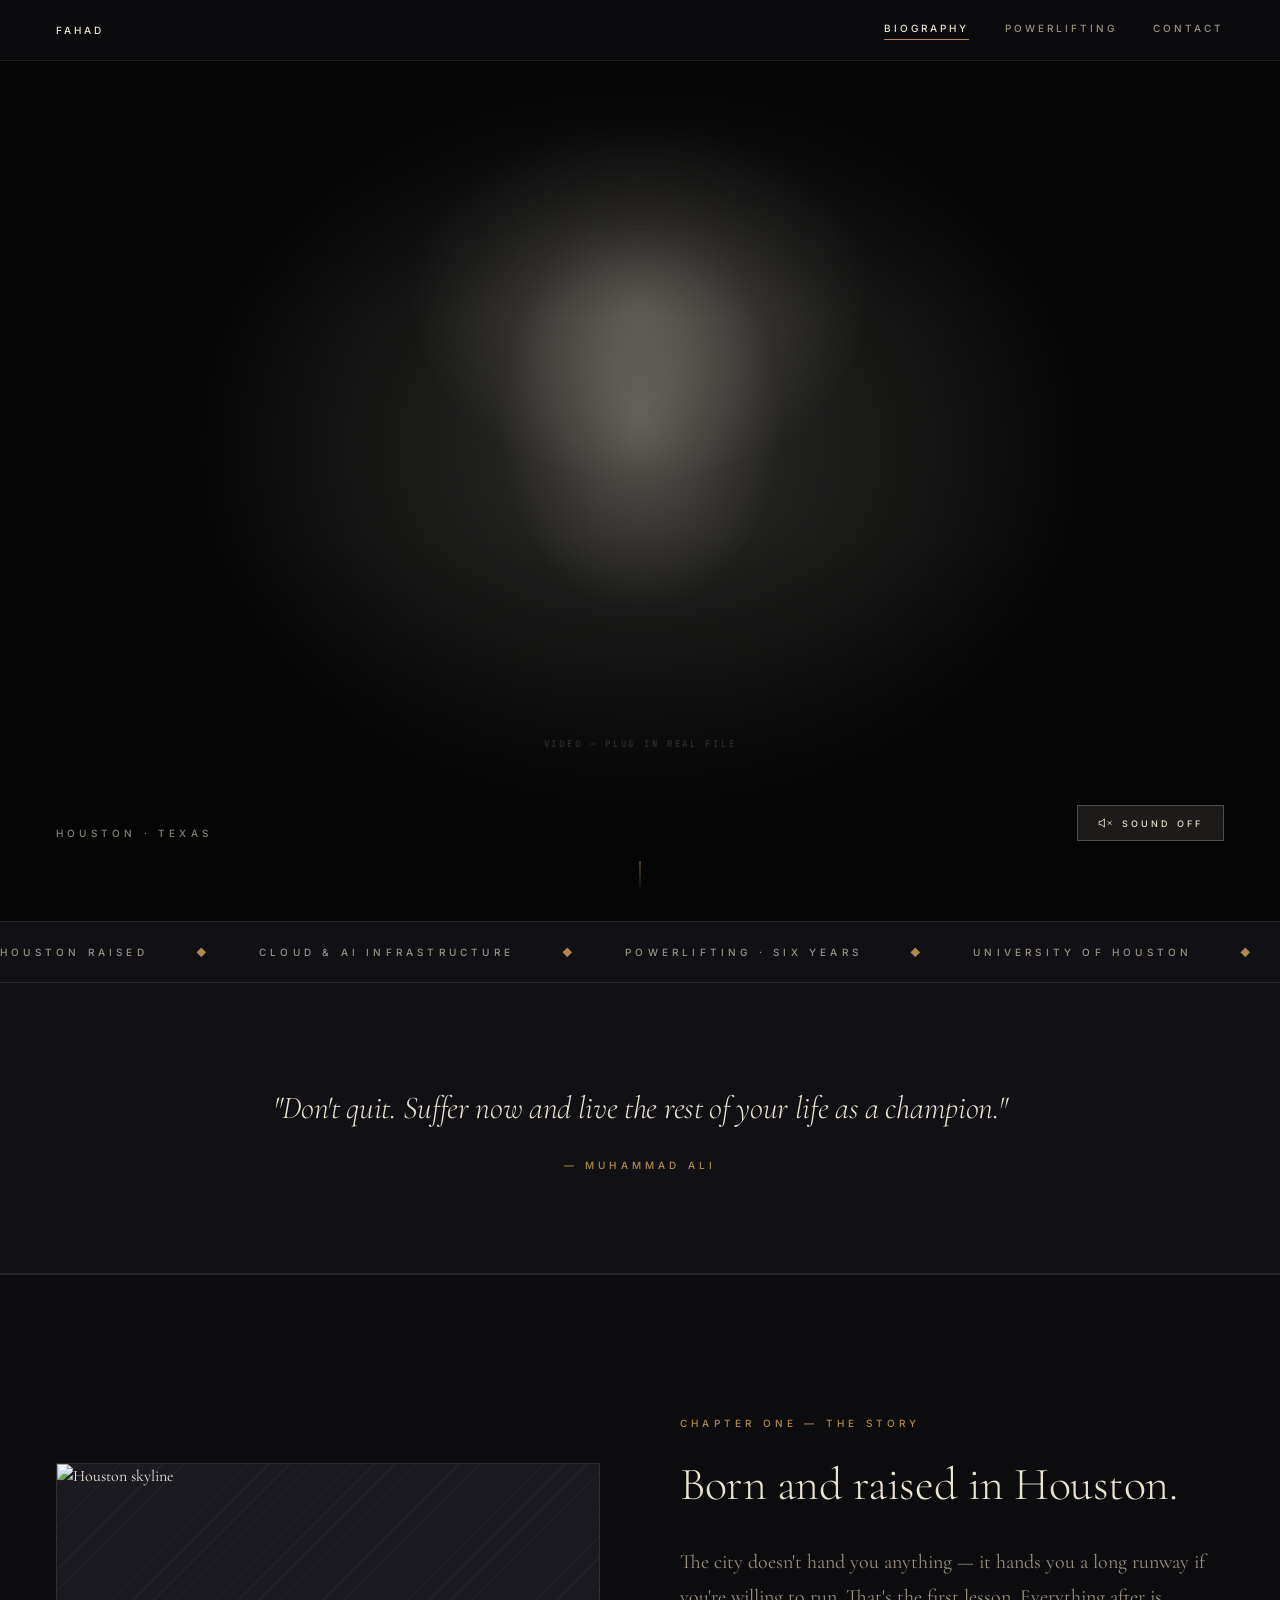
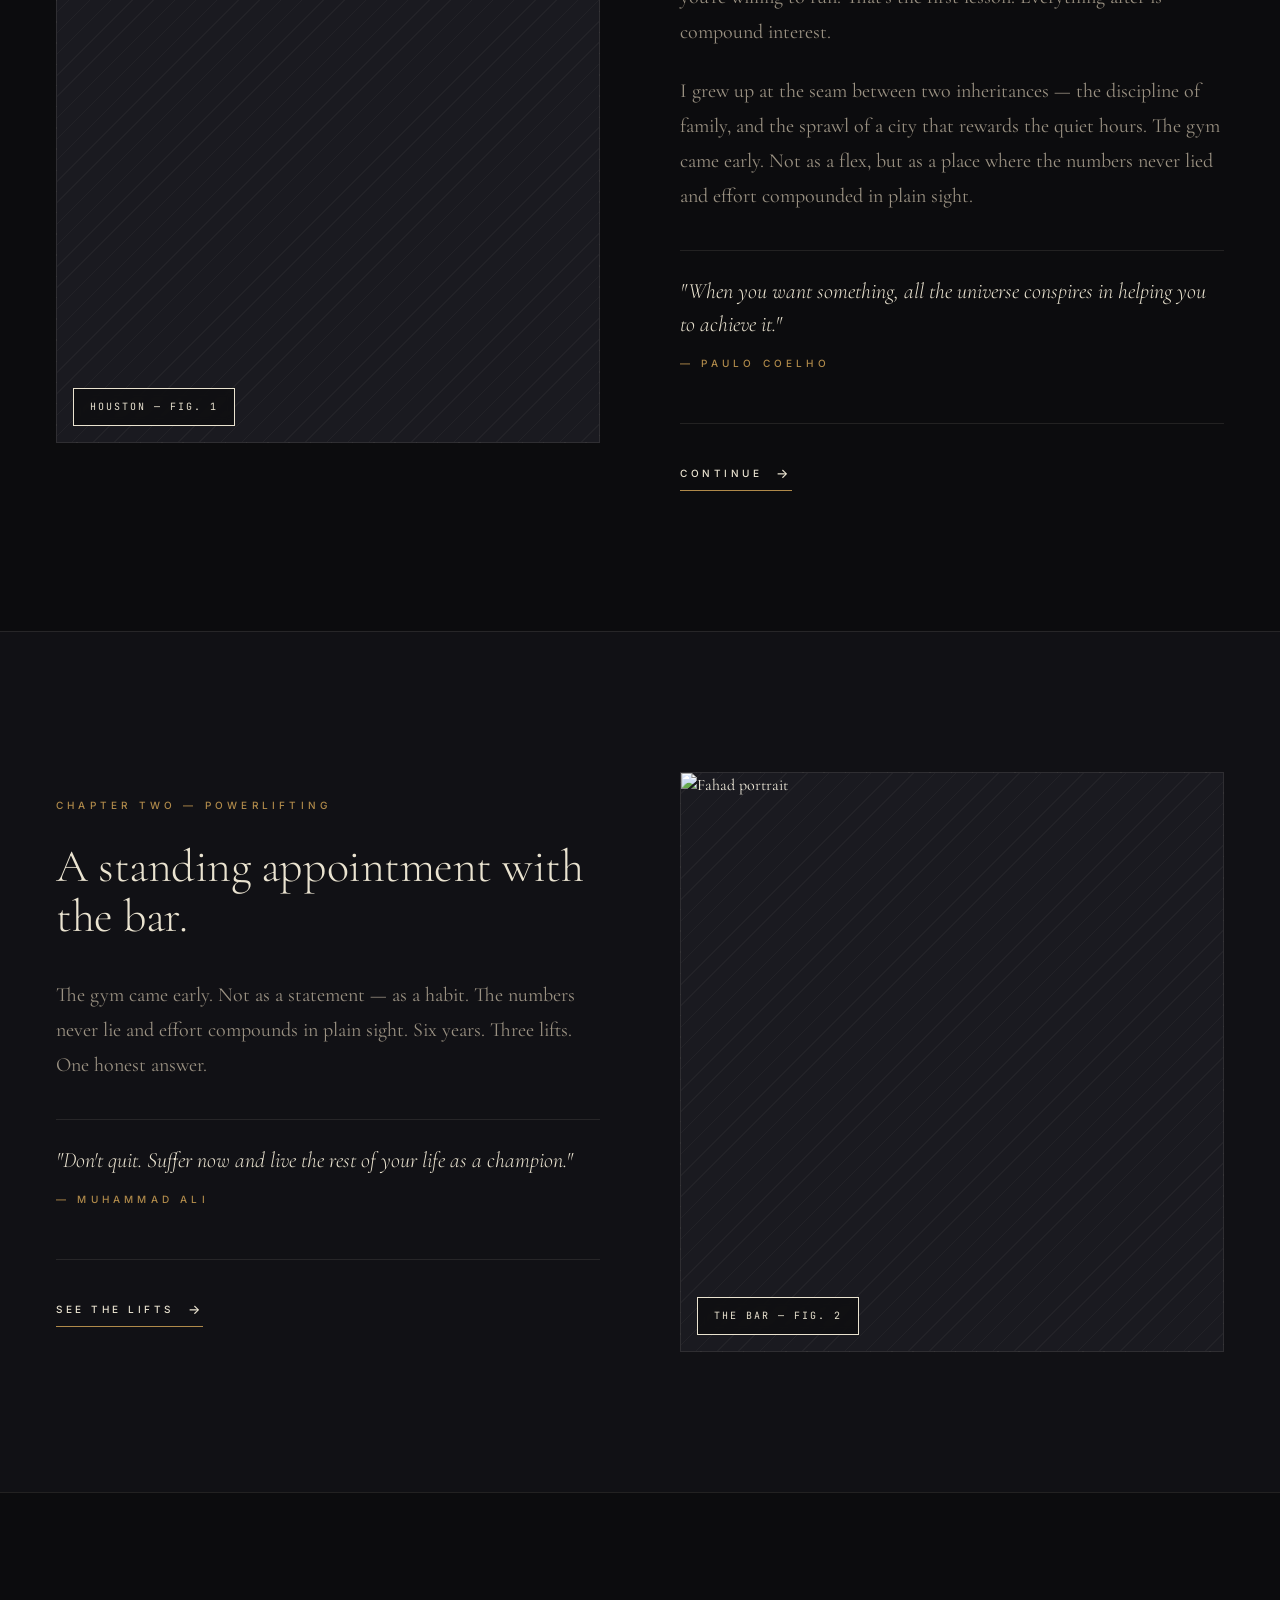
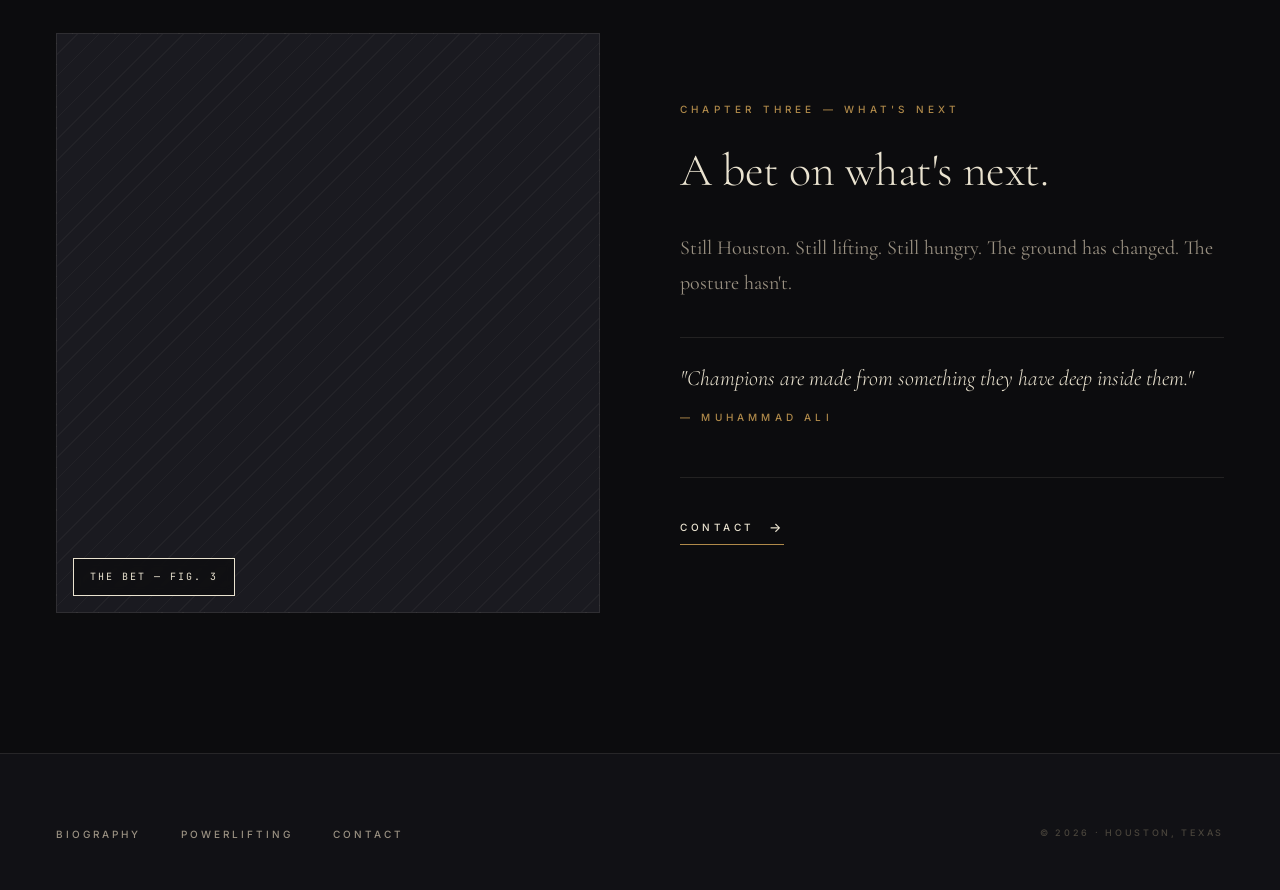
==== commit c483d33f: "auto: sync Thu 04/23/2026 22:28:04.87 Surface: local Host: DESKTOP-HDO27O8" ====
--- a/index.html
+++ b/index.html
@@ -75,6 +75,7 @@
   <section class="chapter">
     <div class="chapter-inner">
       <div class="chapter-image">
+        <img src="assets/houston-skyline.jpg" alt="Houston skyline">
         <div class="chapter-image-label">Houston — Fig. 1</div>
       </div>
       <div class="chapter-body">
@@ -94,6 +95,7 @@
   <section class="chapter chapter--alt chapter--flip">
     <div class="chapter-inner">
       <div class="chapter-image">
+        <img src="assets/profile-photo.jpeg" alt="Fahad portrait">
         <div class="chapter-image-label">The Bar — Fig. 2</div>
       </div>
       <div class="chapter-body">
--- a/styles.css
+++ b/styles.css
@@ -205,14 +205,17 @@
   background-image: repeating-linear-gradient(135deg, transparent 0 14px, rgba(234,227,208,0.04) 14px 15px);
 }
 .chapter-image img {
+  position: absolute; inset: 0;
   width: 100%; height: 100%; object-fit: cover;
   filter: grayscale(0.25) contrast(1.05);
 }
 .chapter-image-label {
+  position: absolute; bottom: 16px; left: 16px;
   border: 1px solid var(--cream); padding: 10px 16px;
   font-family: var(--mono); font-size: 10px; letter-spacing: 0.2em;
   text-transform: uppercase; color: var(--cream);
-  background: var(--img-bg); position: relative; z-index: 1;
+  background: rgba(12,12,14,0.7); backdrop-filter: blur(4px);
+  -webkit-backdrop-filter: blur(4px); z-index: 1;
 }
 .chapter-body .kicker { margin-bottom: 28px; }
 .chapter-title {
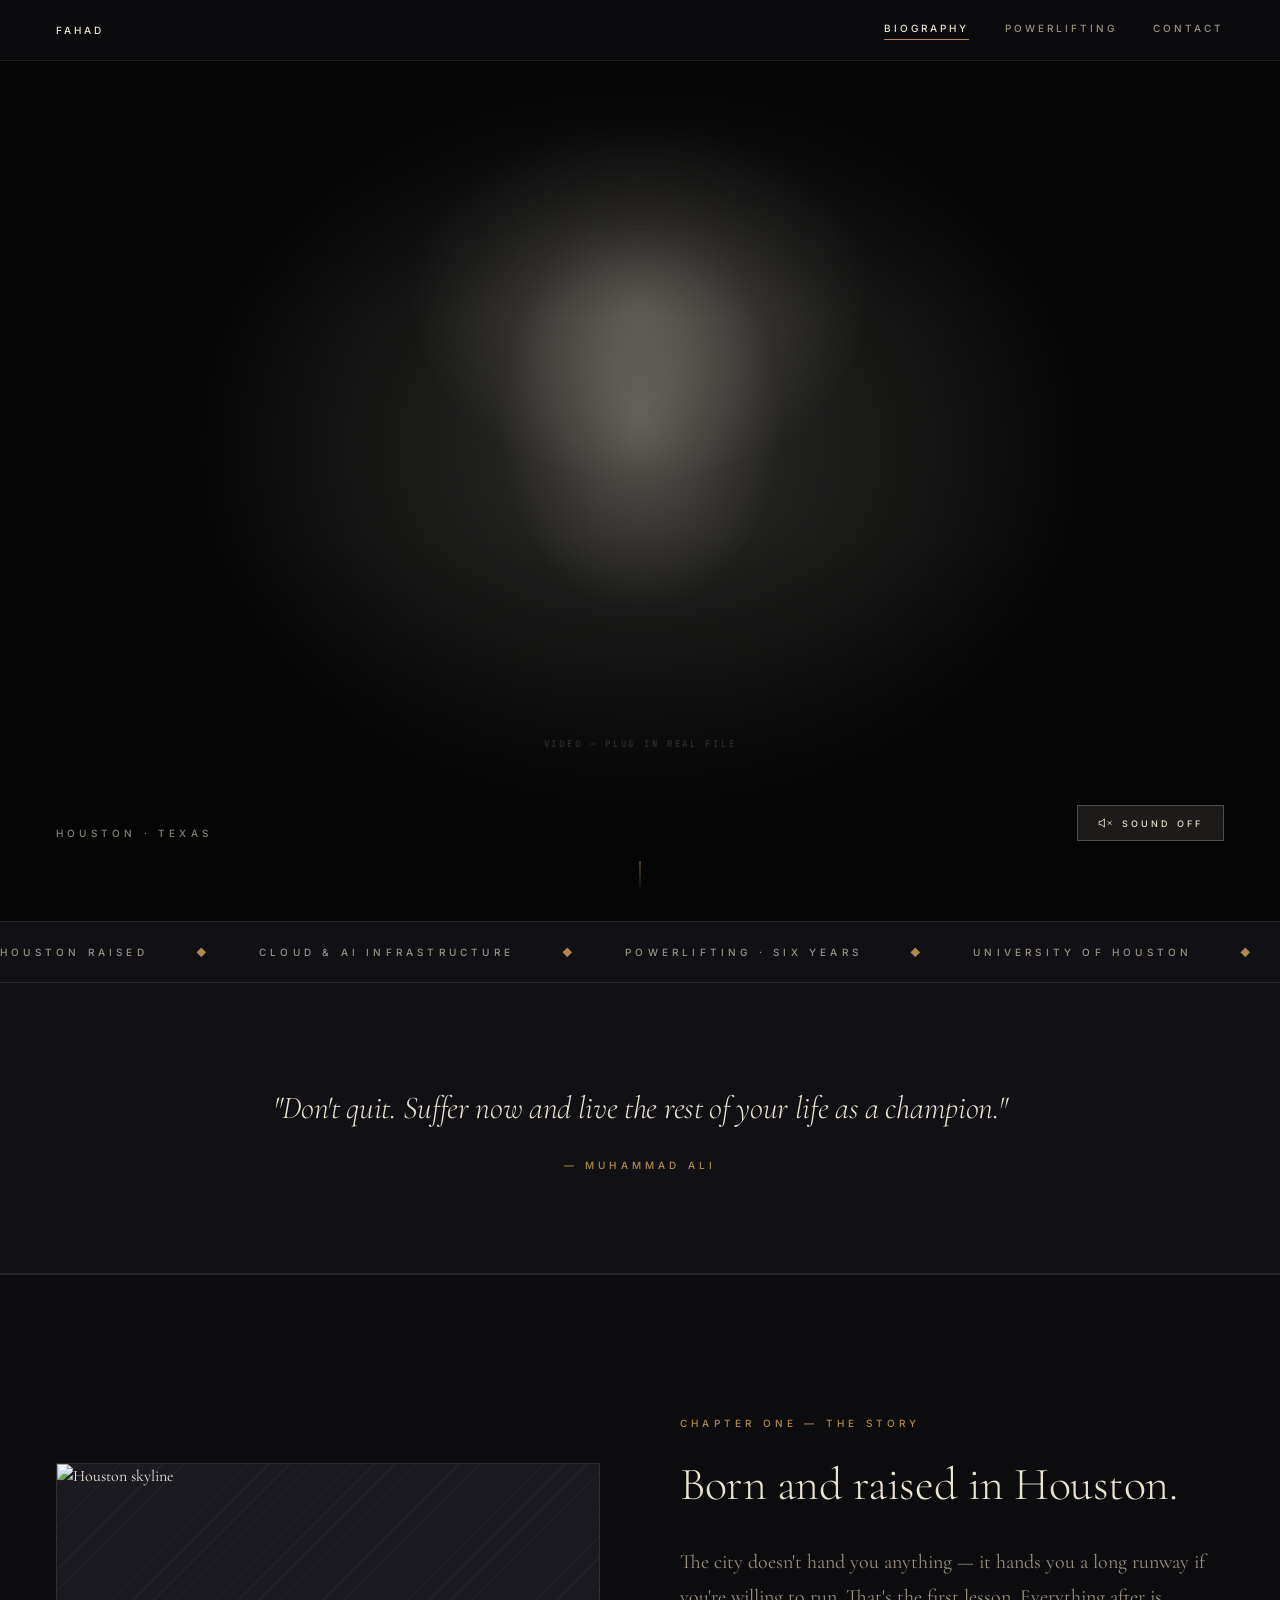
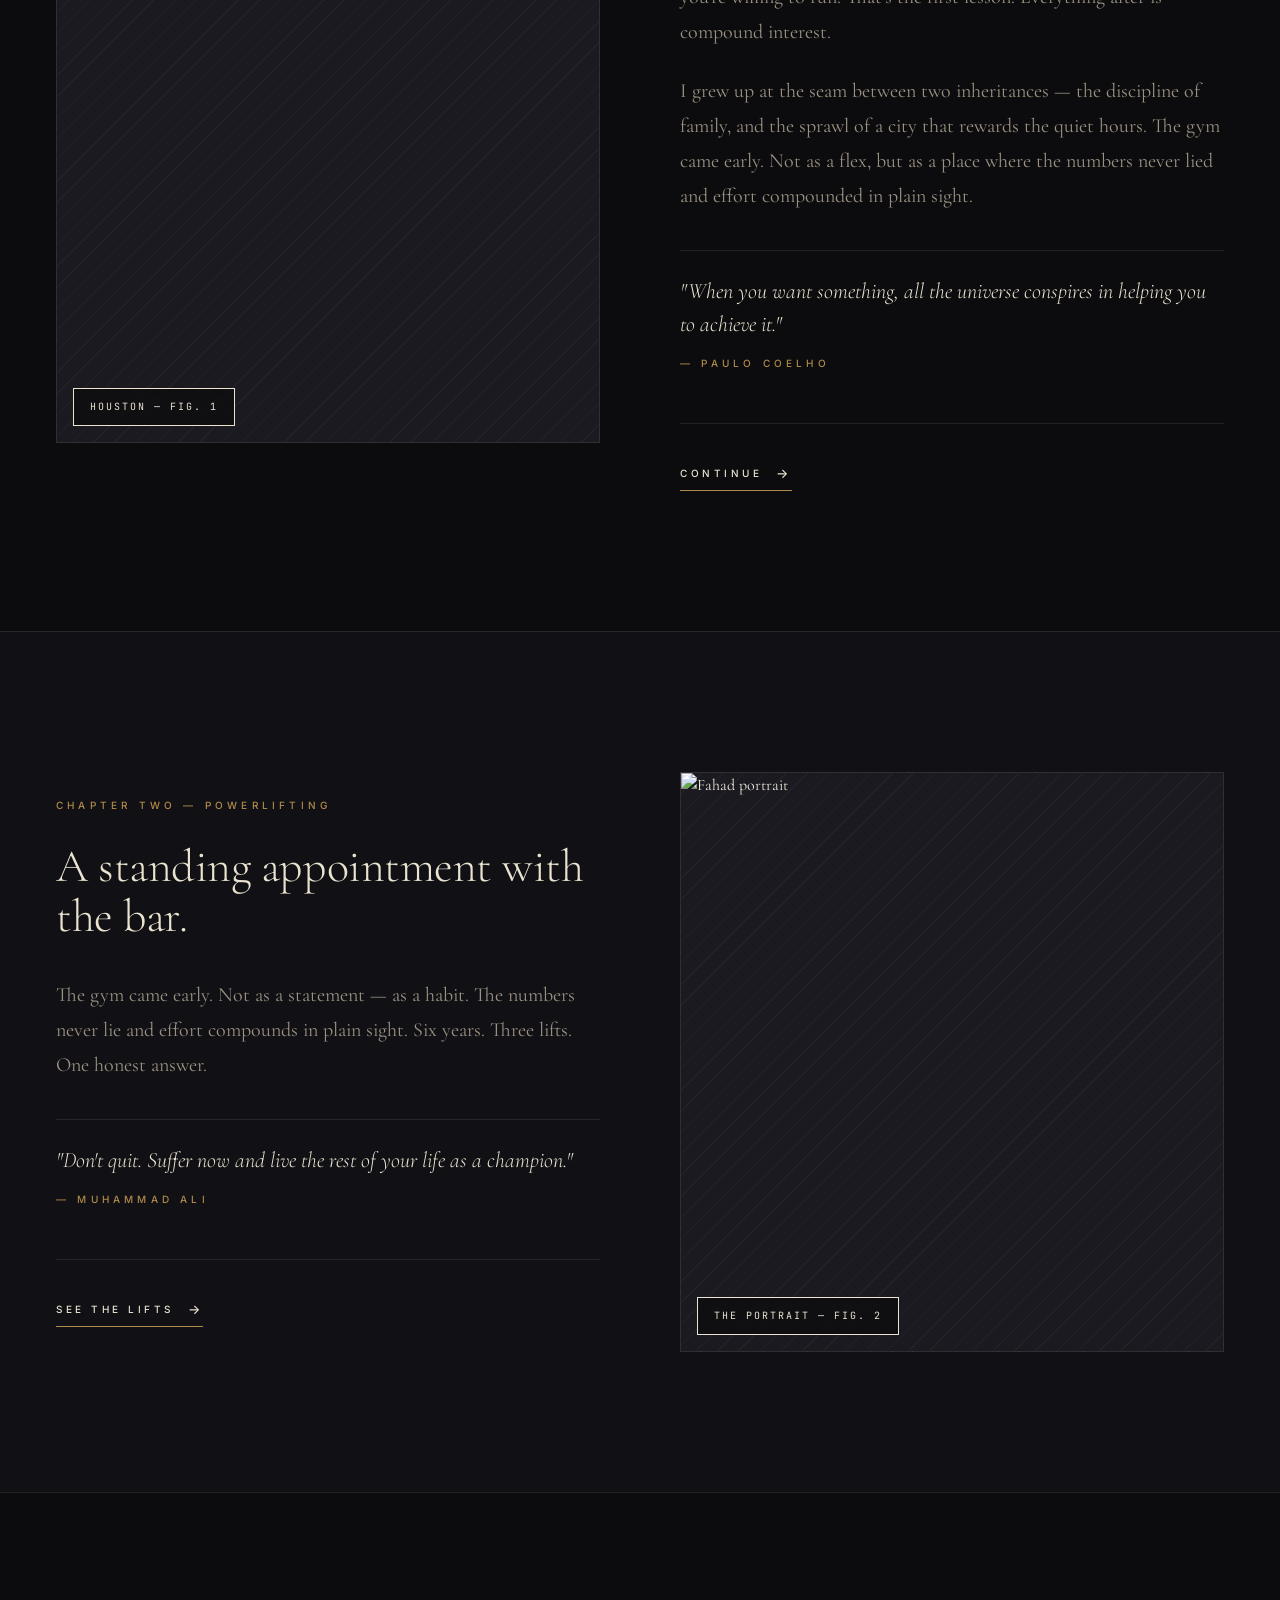
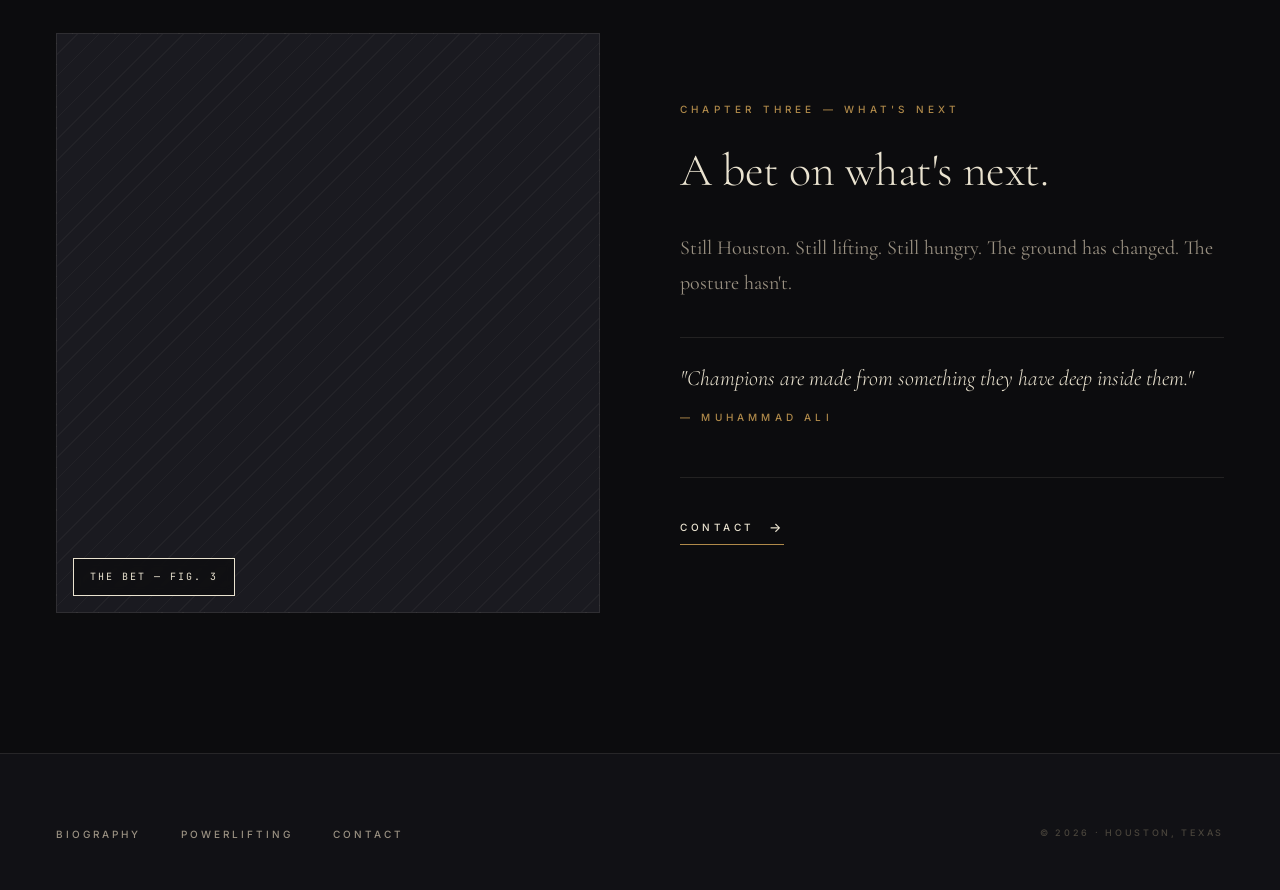
==== commit 091ae83f: "Wire assets into chapter modules, retire contact.css + qr.js - Chapter I: houston-skyline.jpg with b" ====
--- a/index.html
+++ b/index.html
@@ -96,7 +96,7 @@
     <div class="chapter-inner">
       <div class="chapter-image">
         <img src="assets/profile-photo.jpeg" alt="Fahad portrait">
-        <div class="chapter-image-label">The Bar — Fig. 2</div>
+        <div class="chapter-image-label">The Portrait — Fig. 2</div>
       </div>
       <div class="chapter-body">
         <div class="kicker">Chapter Two — Powerlifting</div>
